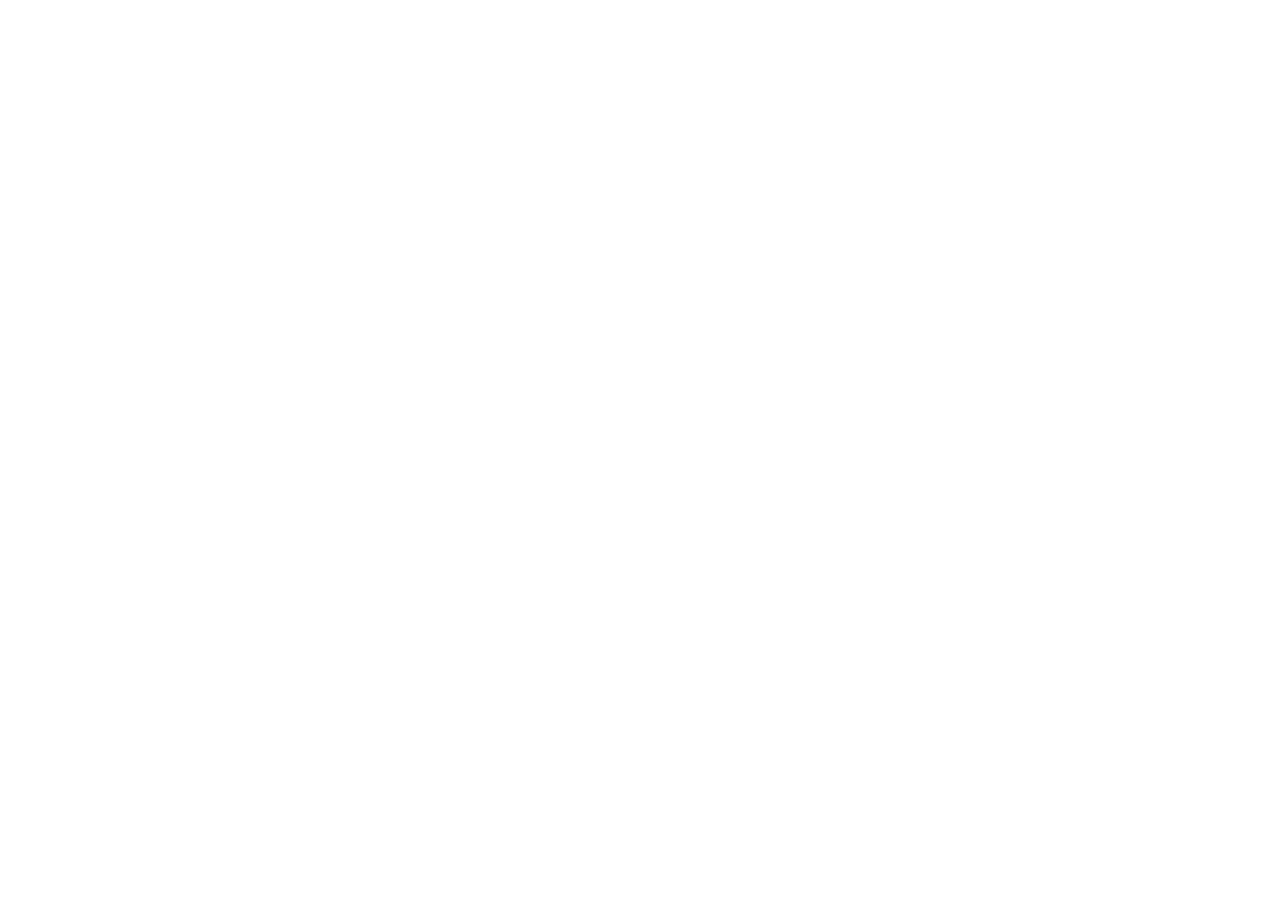
==== index.html @ c7e9388d "initialisation des fichiers" ====
<!DOCTYPE html>
<html lang="fr">
<head>
    <meta charset="UTF-8">
    <meta name="viewport" content="width=device-width, initial-scale=1.0">
    <title>Social Troopers</title>
    <link rel="stylesheet" href="https://stackpath.bootstrapcdn.com/bootstrap/4.5.3/css/bootstrap.min.css">
    <link rel="stylesheet" href="https://pro.fontawesome.com/releases/v5.10.0/css/all.css">
    <link rel="stylesheet" href="style.css">
</head>
<body>
    <!-- # TP Back to HTML

    Nous allons intégrer une page en HTML / CSS / jQuery. Le client nous a fournit une maquette mais il nous annonce que
    nous sommes totalement libre dans notre créativité, tant que l'on garde les fonctionnalités essentielles.

    Voici la liste des fonctionnalités :

    - Intégration du design avec Bootstrap et Font Awesome
    - Un clic sur le bouton Follow (bleu) remplace son contenu par Unfollow (rouge) et vice-versa
    - Un clic sur le coeur ajoute un like (infini) et change le coeur en noir (et vice-versa).
    - Un clic sur la bulle de commentaire affiche un formulaire ou le masque.
    - Si on remplit le formulaire et qu'on clique sur ajouter, le contenu s'ajoute au dessus. (.val() permet de récupérer la valeur d'un textarea en jQuery)
    - Dans le message, on mettra le premier mot en gras afin qu'il puisse représenter le pseudo de l'utilisateur -->



    <script src="https://code.jquery.com/jquery-3.5.1.min.js"></script>
</body>
</html>
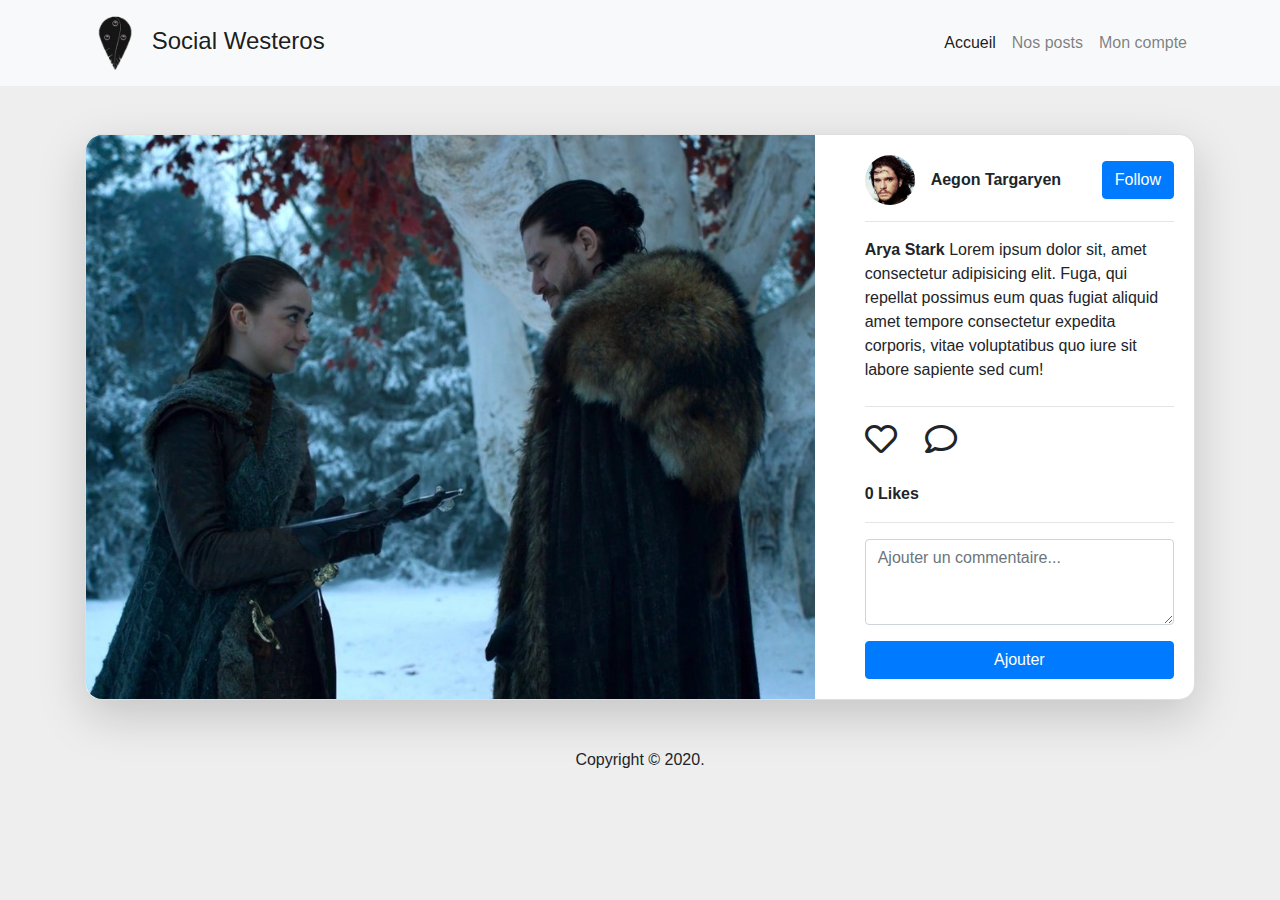
==== commit d24be5b7: "ecriture du code" ====
--- a/index.html
+++ b/index.html
@@ -3,12 +3,98 @@
 <head>
     <meta charset="UTF-8">
     <meta name="viewport" content="width=device-width, initial-scale=1.0">
-    <title>Social Troopers</title>
-    <link rel="stylesheet" href="https://stackpath.bootstrapcdn.com/bootstrap/4.5.3/css/bootstrap.min.css">
+    <title>Social Westeros</title>
+    <link rel="stylesheet" href="https://stackpath.bootstrapcdn.com/bootstrap/4.5.2/css/bootstrap.min.css">
     <link rel="stylesheet" href="https://pro.fontawesome.com/releases/v5.10.0/css/all.css">
+    <link rel="stylesheet" href="https://fonts.googleapis.com/css2?family=Montserrat:wght@400;700&display=swap">
     <link rel="stylesheet" href="style.css">
+
 </head>
 <body>
+    <div class="page">
+        <nav class="navbar navbar-expand-lg navbar-light bg-light">
+            <div class="container">                
+                <a id="title" class="navbar-brand" href="#">
+                    <img width="60" class="logo d-inline-block align-center" loading="lazy" src="logo-westeros.png" alt="logo de la corneille à 3 yeux">
+                    Social Westeros</a>
+                <button class="navbar-toggler" type="button" data-toggle="collapse" data-target="#navbarNav">
+                <span class="navbar-toggler-icon"></span>
+                </button>
+            
+                <div class="collapse navbar-collapse" id="menu">
+                    <ul class="navbar-nav ml-auto">
+                        <li class="nav-item active">
+                        <a class="nav-link" href="#">Accueil</a>
+                        </li>
+                        <li class="nav-item">
+                        <a class="nav-link" href="#">Nos posts</a>
+                        </li>
+                        <li class="nav-item">
+                        <a class="nav-link" href="#">Mon compte</a>
+                        </li>
+                    </ul>
+                </div>
+            </div>  
+          </nav>
+        
+        <div class="container mt-5">
+            <div class="card shadow-lg rounded-xl">
+                <div class="row">
+                  <div class="col-8">
+                    <img src="weirwood-tree.jpg" class="w-100 h-100 main-image" alt="arbre rouge de Winterfell">
+                  </div>
+                  <div class="col-4">
+                    <div class="card-body">
+                        <div class="media align-items-center">
+                            <img width="50" class="rounded-circle mr-3" src="jon-snow.png" alt="Jon Snow">
+                            <div class="media-body d-flex justify-content-between align-items-center">
+                                <h5 class="font-weight-bold mb-0">Aegon Targaryen</h5>
+                                <!-- <h6 class="card-subtitle mb-1 text-muted">AKA Jon Snow</h6> -->
+                                <a href="#" id="follow" class="btn btn-primary ml-3">Follow</a>
+                                <!-- <a href="#" id="unfollow" class="d-none btn btn-danger mr-5">Unfollow</a> -->
+                            </div>
+                        </div>
+                        <!-- <p class="card-text px-5 pt-2">TBT Mon départ de Winterfell #TBT #Winterfell #weirwoodtree</p> -->
+
+                        <hr class="my-3">
+
+                        <p><strong>Arya Stark </strong>Lorem ipsum dolor sit, amet consectetur adipisicing elit. Fuga, qui repellat possimus eum quas fugiat aliquid amet tempore consectetur expedita corporis, vitae voluptatibus quo iure sit labore sapiente sed cum!</p>
+                                              
+                        <div class="hidden-comment d-none row px-3 py-3">
+                            <div class="col-md-2 pr-0">
+                                <img width="170" class="img-fluid rounded-circle" src="photo-sansa.jpg" alt="Sansa Stark">
+                            </div>
+                            <div class="col-md-10 pl-3 pb-2">
+                                <p id="added-id" class="card-text"><strong> Sansa Stark </strong></p>                                
+                            </div>
+                        </div>
+
+                        <hr class="mt-4 mb-3">
+
+                        <i id="empty-heart" class="far fa-heart fa-2x mr-4"></i>
+                        <!-- <i id="full-heart" class="d-none fas fa-heart fa-2x mr-4"></i> -->
+                        <i id="empty-comment" class="far fa-comment fa-2x"></i>
+                        <!-- <i id="full-comment" class="d-none fas fa-comment fa-2x"></i>  -->
+
+                        <br /><br />
+
+                        <strong>0 Likes</strong>
+                        
+                        <hr class="my-3">
+
+                        <div>
+                            <textarea class="form-control mb-3" placeholder="Ajouter un commentaire..." cols="52" rows="3"></textarea>
+                            <button id="add" class="btn btn-block btn-primary">Ajouter</button>
+                        </div>
+                    </div>
+                  </div>
+                </div>
+              </div>
+        </div>
+        <footer class="text-center my-5">
+           Copyright  &copy; 2020.
+        </footer>
+    </div>
     <!-- # TP Back to HTML
 
     Nous allons intégrer une page en HTML / CSS / jQuery. Le client nous a fournit une maquette mais il nous annonce que
@@ -21,11 +107,16 @@
     - Un clic sur le coeur ajoute un like (infini) et change le coeur en noir (et vice-versa).
     - Un clic sur la bulle de commentaire affiche un formulaire ou le masque.
     - Si on remplit le formulaire et qu'on clique sur ajouter, le contenu s'ajoute au dessus. (.val() permet de récupérer la valeur d'un textarea en jQuery)
-    - Dans le message, on mettra le premier mot en gras afin qu'il puisse représenter le pseudo de l'utilisateur -->
+    - Dans le message, on mettra le premier mot en gras afin qu'il puisse représenter le pseudo de l'utilisateur 
+    - A faire en responsive -->
 
 
 
     <script src="https://code.jquery.com/jquery-3.5.1.min.js"></script>
+    <script src="https://stackpath.bootstrapcdn.com/bootstrap/4.5.2/js/bootstrap.bundle.min.js"></script>
+    <script src="script.js"></script>
+
+    
 </body>
 </html>
 
--- a/style.css
+++ b/style.css
@@ -0,0 +1,22 @@
+body {
+    font-family: "Lato", sans-serif;
+    background-color: #eeeeee;
+}
+
+#title {
+    font-size: 1.5rem;
+    
+}
+
+.rounded-xl {
+    border-radius: 1rem;
+}
+
+.main-image {
+    border-top-left-radius: 1rem;
+    border-bottom-left-radius: 1rem;
+}
+
+h5 {
+    font-size: 1rem;
+}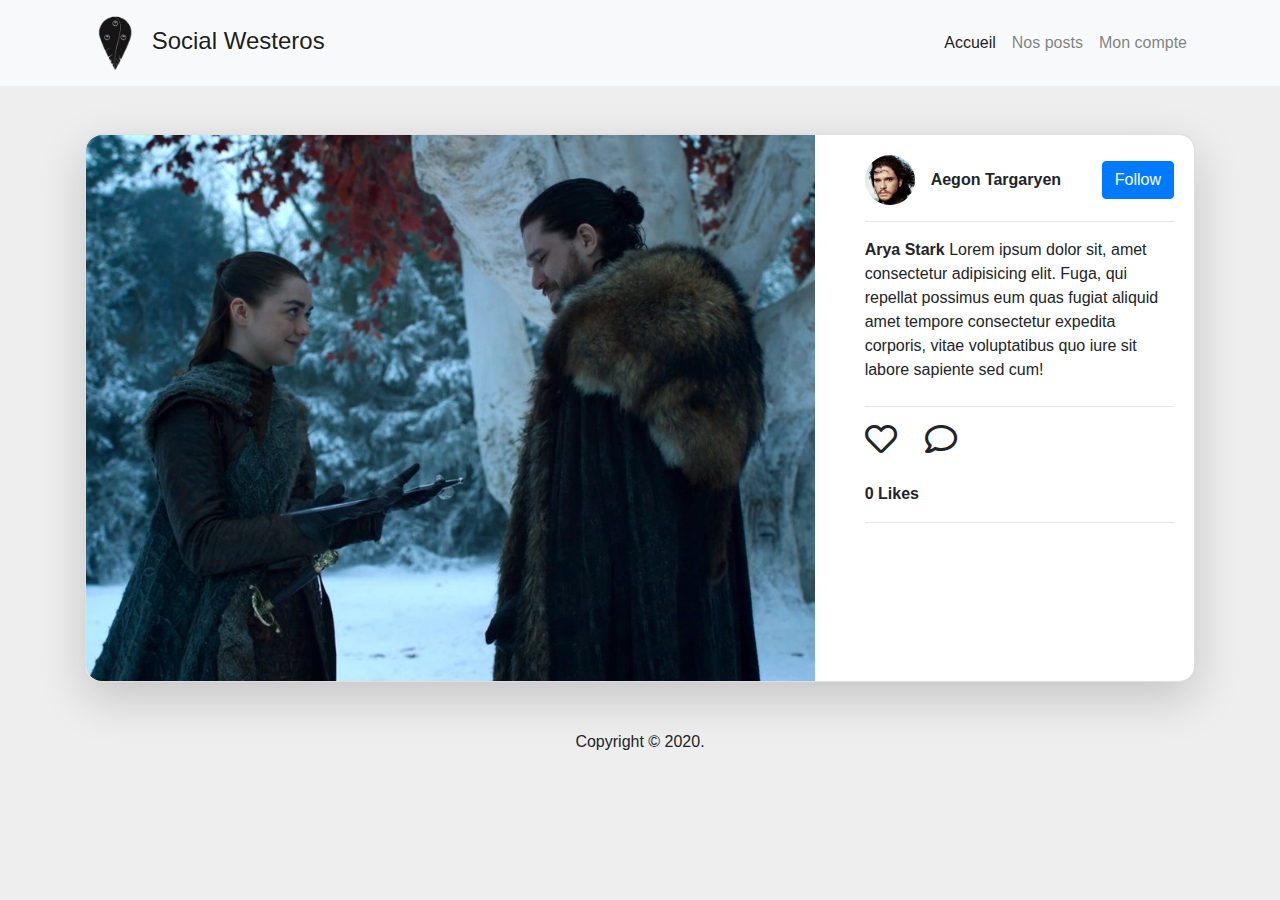
==== commit 09e9664b: "sans responsive" ====
--- a/index.html
+++ b/index.html
@@ -11,6 +11,21 @@
 
 </head>
 <body>
+    <!-- # TP Back to HTML
+
+    Nous allons intégrer une page en HTML / CSS / jQuery. Le client nous a fournit une maquette mais il nous annonce que
+    nous sommes totalement libre dans notre créativité, tant que l'on garde les fonctionnalités essentielles.
+
+    Voici la liste des fonctionnalités :
+
+    - Intégration du design avec Bootstrap et Font Awesome
+    - Un clic sur le bouton Follow (bleu) remplace son contenu par Unfollow (rouge) et vice-versa
+    - Un clic sur le coeur ajoute un like (infini) et change le coeur en noir (et vice-versa).
+    - Un clic sur la bulle de commentaire affiche un formulaire ou le masque.
+    - Si on remplit le formulaire et qu'on clique sur ajouter, le contenu s'ajoute au dessus. (.val() permet de récupérer la valeur d'un textarea en jQuery)
+    - Dans le message, on mettra le premier mot en gras afin qu'il puisse représenter le pseudo de l'utilisateur 
+    - A faire en responsive -->
+
     <div class="page">
         <nav class="navbar navbar-expand-lg navbar-light bg-light">
             <div class="container">                
@@ -41,7 +56,7 @@
             <div class="card shadow-lg rounded-xl">
                 <div class="row">
                   <div class="col-8">
-                    <img src="weirwood-tree.jpg" class="w-100 h-100 main-image" alt="arbre rouge de Winterfell">
+                    <img src="weirwood-tree.jpg" class="w-100 main-image" alt="arbre rouge de Winterfell">
                   </div>
                   <div class="col-4">
                     <div class="card-body">
@@ -49,40 +64,27 @@
                             <img width="50" class="rounded-circle mr-3" src="jon-snow.png" alt="Jon Snow">
                             <div class="media-body d-flex justify-content-between align-items-center">
                                 <h5 class="font-weight-bold mb-0">Aegon Targaryen</h5>
-                                <!-- <h6 class="card-subtitle mb-1 text-muted">AKA Jon Snow</h6> -->
                                 <a href="#" id="follow" class="btn btn-primary ml-3">Follow</a>
-                                <!-- <a href="#" id="unfollow" class="d-none btn btn-danger mr-5">Unfollow</a> -->
                             </div>
                         </div>
-                        <!-- <p class="card-text px-5 pt-2">TBT Mon départ de Winterfell #TBT #Winterfell #weirwoodtree</p> -->
 
                         <hr class="my-3">
-
-                        <p><strong>Arya Stark </strong>Lorem ipsum dolor sit, amet consectetur adipisicing elit. Fuga, qui repellat possimus eum quas fugiat aliquid amet tempore consectetur expedita corporis, vitae voluptatibus quo iure sit labore sapiente sed cum!</p>
-                                              
-                        <div class="hidden-comment d-none row px-3 py-3">
-                            <div class="col-md-2 pr-0">
-                                <img width="170" class="img-fluid rounded-circle" src="photo-sansa.jpg" alt="Sansa Stark">
-                            </div>
-                            <div class="col-md-10 pl-3 pb-2">
-                                <p id="added-id" class="card-text"><strong> Sansa Stark </strong></p>                                
-                            </div>
+                        <div id="messages">
+                            <p><strong>Arya Stark </strong>Lorem ipsum dolor sit, amet consectetur adipisicing elit. Fuga, qui repellat possimus eum quas fugiat aliquid amet tempore consectetur expedita corporis, vitae voluptatibus quo iure sit labore sapiente sed cum!</p>
                         </div>
 
                         <hr class="mt-4 mb-3">
 
                         <i id="empty-heart" class="far fa-heart fa-2x mr-4"></i>
-                        <!-- <i id="full-heart" class="d-none fas fa-heart fa-2x mr-4"></i> -->
                         <i id="empty-comment" class="far fa-comment fa-2x"></i>
-                        <!-- <i id="full-comment" class="d-none fas fa-comment fa-2x"></i>  -->
 
                         <br /><br />
 
-                        <strong>0 Likes</strong>
+                        <strong><span id="likes">0</span> Likes</strong>
                         
                         <hr class="my-3">
 
-                        <div>
+                        <div id="comments" style="display: none">
                             <textarea class="form-control mb-3" placeholder="Ajouter un commentaire..." cols="52" rows="3"></textarea>
                             <button id="add" class="btn btn-block btn-primary">Ajouter</button>
                         </div>
@@ -94,28 +96,11 @@
         <footer class="text-center my-5">
            Copyright  &copy; 2020.
         </footer>
-    </div>
-    <!-- # TP Back to HTML
-
-    Nous allons intégrer une page en HTML / CSS / jQuery. Le client nous a fournit une maquette mais il nous annonce que
-    nous sommes totalement libre dans notre créativité, tant que l'on garde les fonctionnalités essentielles.
-
-    Voici la liste des fonctionnalités :
-
-    - Intégration du design avec Bootstrap et Font Awesome
-    - Un clic sur le bouton Follow (bleu) remplace son contenu par Unfollow (rouge) et vice-versa
-    - Un clic sur le coeur ajoute un like (infini) et change le coeur en noir (et vice-versa).
-    - Un clic sur la bulle de commentaire affiche un formulaire ou le masque.
-    - Si on remplit le formulaire et qu'on clique sur ajouter, le contenu s'ajoute au dessus. (.val() permet de récupérer la valeur d'un textarea en jQuery)
-    - Dans le message, on mettra le premier mot en gras afin qu'il puisse représenter le pseudo de l'utilisateur 
-    - A faire en responsive -->
-
-
+    </div> 
 
     <script src="https://code.jquery.com/jquery-3.5.1.min.js"></script>
     <script src="https://stackpath.bootstrapcdn.com/bootstrap/4.5.2/js/bootstrap.bundle.min.js"></script>
     <script src="script.js"></script>
-
     
 </body>
 </html>
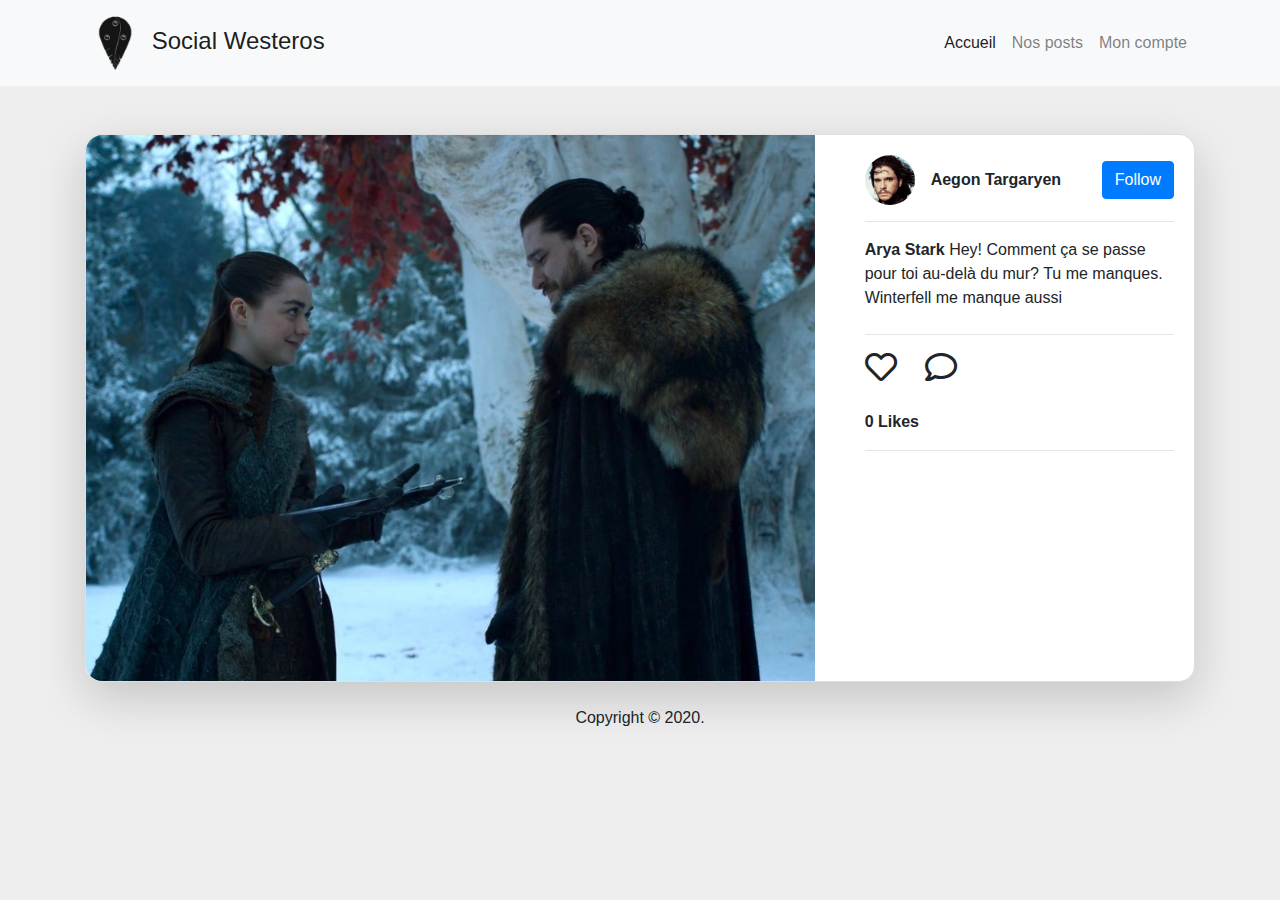
==== commit ff21a69b: "avec responsive" ====
--- a/index.html
+++ b/index.html
@@ -55,10 +55,10 @@
         <div class="container mt-5">
             <div class="card shadow-lg rounded-xl">
                 <div class="row">
-                  <div class="col-8">
+                  <div class="col-lg-8">
                     <img src="weirwood-tree.jpg" class="w-100 main-image" alt="arbre rouge de Winterfell">
                   </div>
-                  <div class="col-4">
+                  <div class="col-lg-4">
                     <div class="card-body">
                         <div class="media align-items-center">
                             <img width="50" class="rounded-circle mr-3" src="jon-snow.png" alt="Jon Snow">
@@ -70,7 +70,8 @@
 
                         <hr class="my-3">
                         <div id="messages">
-                            <p><strong>Arya Stark </strong>Lorem ipsum dolor sit, amet consectetur adipisicing elit. Fuga, qui repellat possimus eum quas fugiat aliquid amet tempore consectetur expedita corporis, vitae voluptatibus quo iure sit labore sapiente sed cum!</p>
+                            <!-- <img width="50" class="rounded-circle mr-3" src="arya-stark.jfif" alt="arya-stark"> -->
+                            <p><strong>Arya Stark </strong>Hey! Comment ça se passe pour toi au-delà du mur? Tu me manques. Winterfell me manque aussi</p> 
                         </div>
 
                         <hr class="mt-4 mb-3">
@@ -93,7 +94,7 @@
                 </div>
               </div>
         </div>
-        <footer class="text-center my-5">
+        <footer class="text-center my-4">
            Copyright  &copy; 2020.
         </footer>
     </div> 
--- a/style.css
+++ b/style.css
@@ -19,4 +19,11 @@
 
 h5 {
     font-size: 1rem;
+}
+
+@media (max-width: 992px) {
+    .main-image{
+        border-top-right-radius: 1rem;
+        border-bottom-left-radius: 0;
+    } 
 }